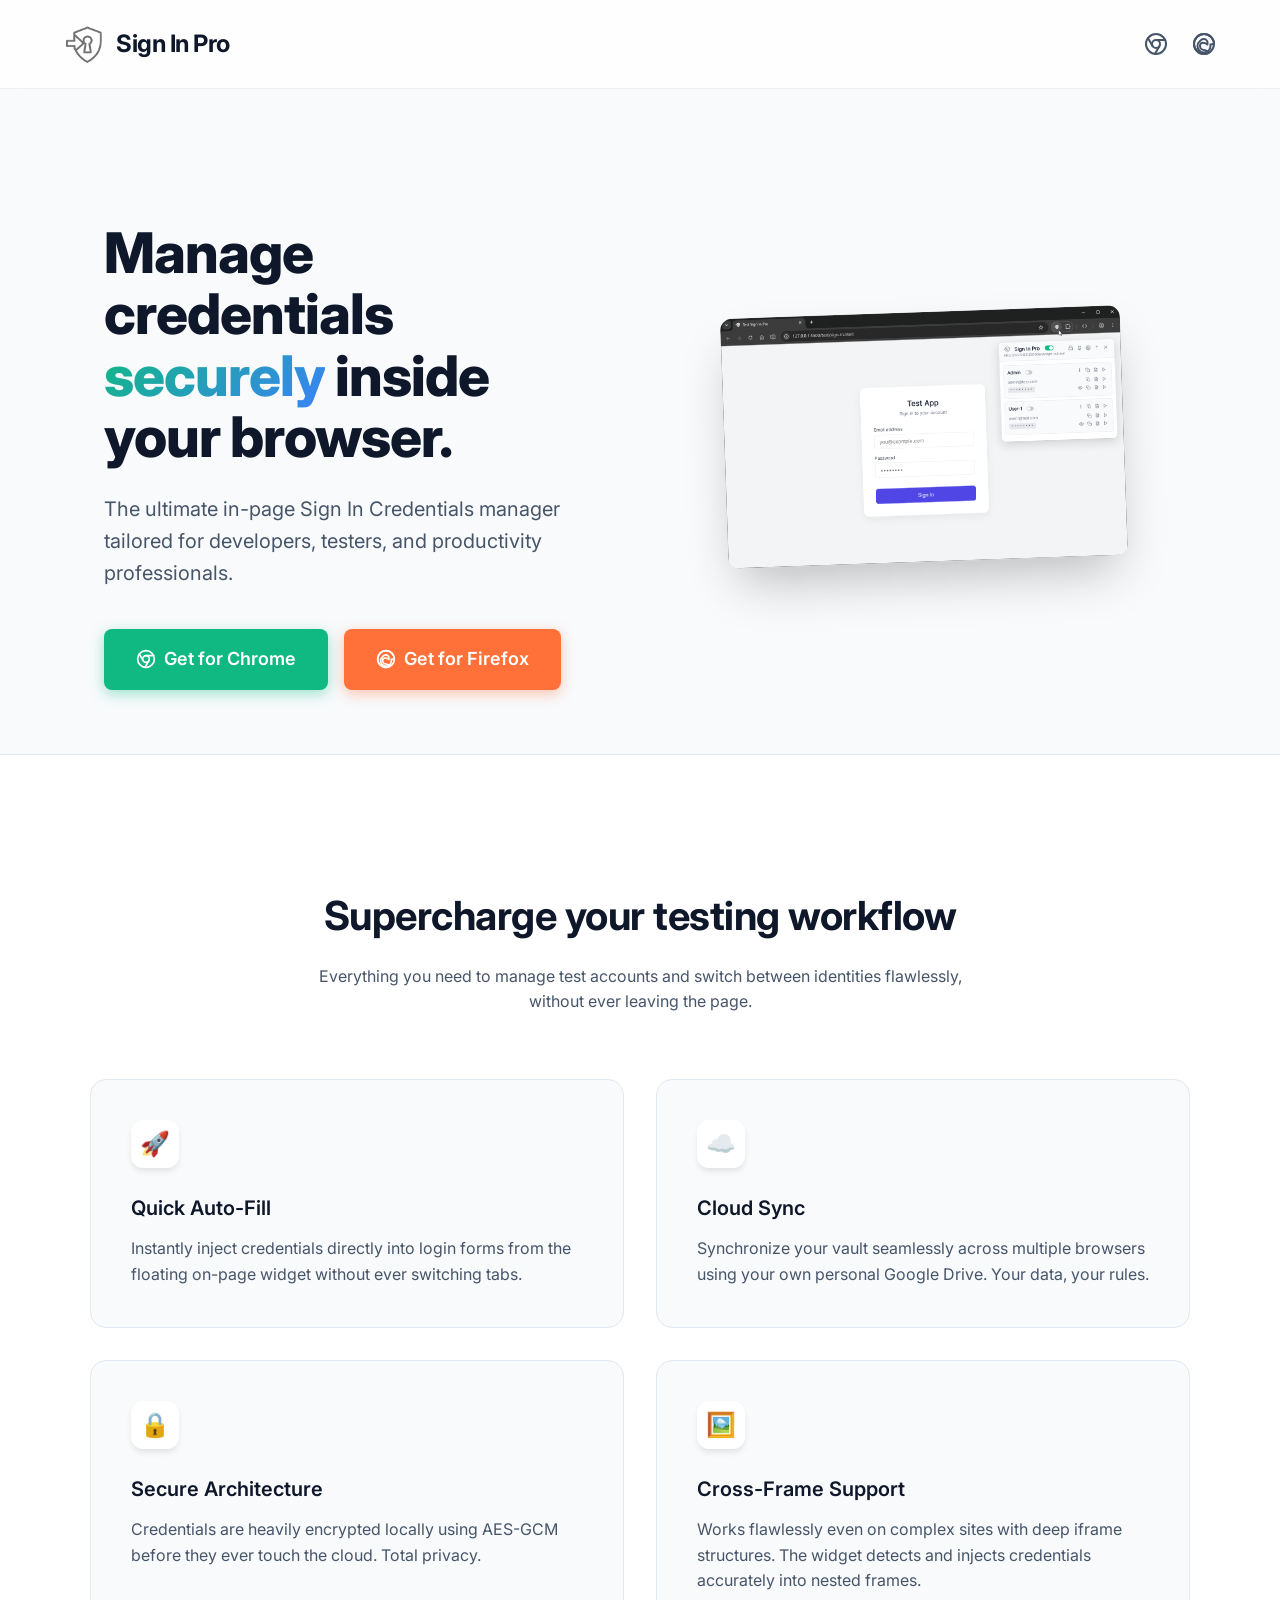
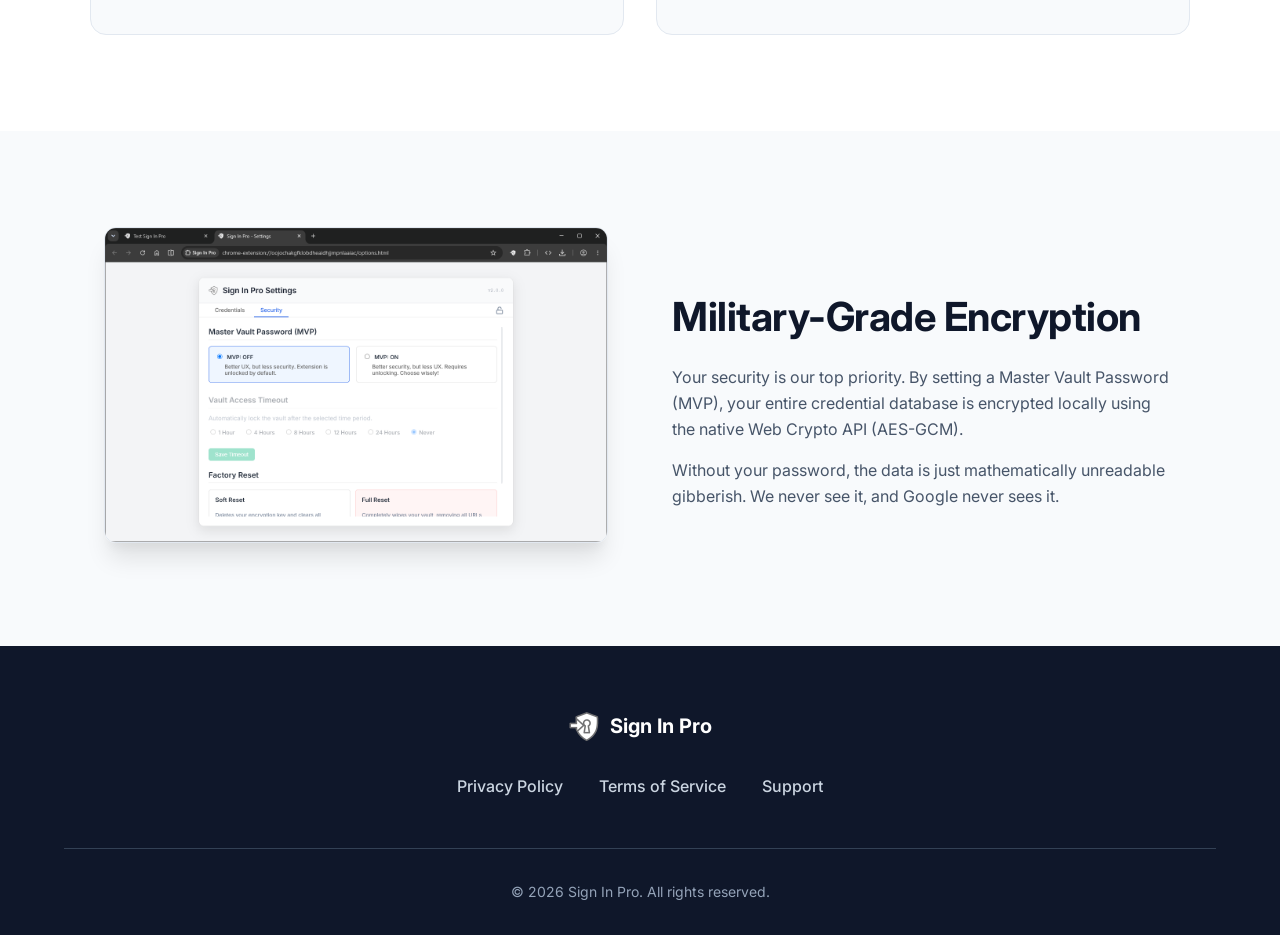
==== index.html @ 0c219e71 "Add files via upload" ====
<!DOCTYPE html>
<html lang="en">
<head>
  <meta charset="UTF-8">
  <meta name="viewport" content="width=device-width, initial-scale=1.0">
  <title>Sign In Pro - The Ultimate Credentials Manager</title>
  <link rel="icon" type="image/png" href="screens/icon128.png">
  <link href="https://fonts.googleapis.com/css2?family=Inter:wght@400;500;600;700;800&display=swap" rel="stylesheet">
  <link rel="stylesheet" href="styles.css">
</head>
<body>

  <nav class="navbar">
    <a href="index.html" class="logo-container">
      <img src="screens/icon128.png" alt="Sign In Pro Logo">
      <span class="logo-text">Sign In Pro</span>
    </a>
    <div class="nav-links">
      <a href="https://chromewebstore.google.com/detail/sign-in-pro/jahkifdblpgngkphbnignoodidihgoio" target="_blank" title="Install on Chrome Web Store">
        <svg width="24" height="24" viewBox="0 0 24 24" fill="none" stroke="currentColor" stroke-width="2" stroke-linecap="round" stroke-linejoin="round"><circle cx="12" cy="12" r="10"></circle><circle cx="12" cy="12" r="4"></circle><line x1="21.17" y1="8" x2="12" y2="8"></line><line x1="3.95" y1="6.06" x2="8.54" y2="14"></line><line x1="10.88" y1="21.94" x2="15.46" y2="14"></line></svg>
      </a>
      <a href="https://addons.mozilla.org/en-US/firefox/addon/sign-in-pro/" target="_blank" title="Install on Firefox Add-ons">
        <svg width="24" height="24" viewBox="0 0 24 24" fill="none" stroke="currentColor" stroke-width="2" stroke-linecap="round" stroke-linejoin="round"><circle cx="12" cy="12" r="10"></circle><path d="M22 12c0-5.52-4.48-10-10-10S2 6.48 2 12s4.48 10 10 10c2.25 0 4.33-.74 5.99-1.99C15.3 19.38 13.52 18 12 18c-2.21 0-4-1.79-4-4 0-.96.34-1.85.91-2.55C10.14 10.39 12 11 12 11c1.33 0 2.53.58 3.36 1.5.15-.49.25-1 .25-1.5 0-2.21-1.79-4-4-4-1.28 0-2.42.6-3.15 1.54C6.54 10.19 5.5 12.02 5.5 14c0 3.59 2.91 6.5 6.5 6.5s6.5-2.91 6.5-6.5c0-.52-.06-1.03-.17-1.5z"></path></svg>
      </a>
    </div>
  </nav>

  <header class="hero">
    <div class="hero-content">
      <h1>Manage credentials <span>securely</span> inside your browser.</h1>
      <p class="hero-subtitle">The ultimate in-page Sign In Credentials manager tailored for developers, testers, and productivity professionals.</p>
      <div class="hero-buttons">
        <a href="https://chromewebstore.google.com/detail/sign-in-pro/jahkifdblpgngkphbnignoodidihgoio" class="btn" target="_blank">
          <svg class="btn-icon" width="20" height="20" viewBox="0 0 24 24" fill="none" stroke="currentColor" stroke-width="2" stroke-linecap="round" stroke-linejoin="round"><circle cx="12" cy="12" r="10"></circle><circle cx="12" cy="12" r="4"></circle><line x1="21.17" y1="8" x2="12" y2="8"></line><line x1="3.95" y1="6.06" x2="8.54" y2="14"></line><line x1="10.88" y1="21.94" x2="15.46" y2="14"></line></svg>
          Get for Chrome
        </a>
        <a href="https://addons.mozilla.org/en-US/firefox/addon/sign-in-pro/" class="btn btn-firefox" target="_blank">
          <svg class="btn-icon" width="20" height="20" viewBox="0 0 24 24" fill="none" stroke="currentColor" stroke-width="2" stroke-linecap="round" stroke-linejoin="round"><circle cx="12" cy="12" r="10"></circle><path d="M22 12c0-5.52-4.48-10-10-10S2 6.48 2 12s4.48 10 10 10c2.25 0 4.33-.74 5.99-1.99C15.3 19.38 13.52 18 12 18c-2.21 0-4-1.79-4-4 0-.96.34-1.85.91-2.55C10.14 10.39 12 11 12 11c1.33 0 2.53.58 3.36 1.5.15-.49.25-1 .25-1.5 0-2.21-1.79-4-4-4-1.28 0-2.42.6-3.15 1.54C6.54 10.19 5.5 12.02 5.5 14c0 3.59 2.91 6.5 6.5 6.5s6.5-2.91 6.5-6.5c0-.52-.06-1.03-.17-1.5z"></path></svg>
          Get for Firefox
        </a>
      </div>
    </div>
    <div class="hero-image">
      <img src="screens/screen-widget-list.png" alt="Sign In Pro Widget">
    </div>
  </header>

  <section class="features-section">
    <div class="section-header">
      <h2>Supercharge your testing workflow</h2>
      <p>Everything you need to manage test accounts and switch between identities flawlessly, without ever leaving the page.</p>
    </div>
    
    <div class="features-grid">
      <div class="feature-card">
        <div class="icon-box">🚀</div>
        <h3>Quick Auto-Fill</h3>
        <p>Instantly inject credentials directly into login forms from the floating on-page widget without ever switching tabs.</p>
      </div>
      <div class="feature-card">
        <div class="icon-box">☁️</div>
        <h3>Cloud Sync</h3>
        <p>Synchronize your vault seamlessly across multiple browsers using your own personal Google Drive. Your data, your rules.</p>
      </div>
      <div class="feature-card">
        <div class="icon-box">🔒</div>
        <h3>Secure Architecture</h3>
        <p>Credentials are heavily encrypted locally using AES-GCM before they ever touch the cloud. Total privacy.</p>
      </div>
      <div class="feature-card">
        <div class="icon-box">🖼️</div>
        <h3>Cross-Frame Support</h3>
        <p>Works flawlessly even on complex sites with deep iframe structures. The widget detects and injects credentials accurately into nested frames.</p>
      </div>
    </div>
  </section>

  <section class="showcase">
    <div class="showcase-img">
      <img src="screens/screen-options-sec.png" alt="Security Options">
    </div>
    <div class="showcase-text">
      <h2>Military-Grade Encryption</h2>
      <p>Your security is our top priority. By setting a Master Vault Password (MVP), your entire credential database is encrypted locally using the native Web Crypto API (AES-GCM).</p>
      <p>Without your password, the data is just mathematically unreadable gibberish. We never see it, and Google never sees it.</p>
    </div>
  </section>

  <footer>
    <div class="footer-content">
      <div class="footer-logo">
        <img src="screens/icon128.png" alt="Sign In Pro Logo">
        Sign In Pro
      </div>
      <div class="footer-links">
        <a href="privacy.html" target="_blank">Privacy Policy</a>
        <a href="terms.html" target="_blank">Terms of Service</a>
        <a href="https://github.com/sucom/sign-in-pro/issues" target="_blank">Support</a>
      </div>
      <div class="copyright">
        &copy; 2026 Sign In Pro. All rights reserved.
      </div>
    </div>
  </footer>

</body>
</html>
---- styles.css ----
:root {
  --primary: #10b981;
  --primary-dark: #059669;
  --primary-light: #d1fae5;
  --bg-color: #f8fafc;
  --text-color: #475569;
  --heading-color: #0f172a;
}

* {
  box-sizing: border-box;
}

body {
  font-family: 'Inter', -apple-system, BlinkMacSystemFont, sans-serif;
  line-height: 1.6;
  color: var(--text-color);
  background-color: var(--bg-color);
  margin: 0;
  padding: 0;
  -webkit-font-smoothing: antialiased;
}

/* Navbar */
.navbar {
  display: flex;
  align-items: center;
  justify-content: space-between;
  padding: 1.5rem 5%;
  background: rgba(255, 255, 255, 0.8);
  backdrop-filter: blur(10px);
  position: sticky;
  top: 0;
  z-index: 100;
  border-bottom: 1px solid rgba(0,0,0,0.05);
}

.logo-container {
  display: flex;
  align-items: center;
  gap: 12px;
  text-decoration: none;
}

.logo-container img {
  width: 40px;
  height: 40px;
  border-radius: 8px;
}

.logo-text {
  font-size: 1.5rem;
  font-weight: 700;
  color: var(--heading-color);
  letter-spacing: -0.5px;
}

.nav-links {
  display: flex;
  align-items: center;
}

.nav-links a {
  color: var(--text-color);
  text-decoration: none;
  font-weight: 500;
  margin-left: 24px;
  transition: color 0.2s;
  display: flex;
  align-items: center;
}

.nav-links a:hover {
  color: var(--primary);
}

/* Hero Section */
.hero {
  display: flex;
  align-items: center;
  justify-content: space-between;
  padding: 6rem 5% 4rem;
  max-width: 1200px;
  margin: 0 auto;
  gap: 4rem;
}

.hero-content {
  flex: 1;
  max-width: 600px;
}

.hero h1 {
  color: var(--heading-color);
  font-size: 3.5rem;
  font-weight: 800;
  line-height: 1.1;
  margin-bottom: 1.5rem;
  letter-spacing: -1px;
}

.hero h1 span {
  background: linear-gradient(135deg, var(--primary), #3b82f6);
  -webkit-background-clip: text;
  background-clip: text;
  -webkit-text-fill-color: transparent;
  color: transparent;
}

.hero-subtitle {
  font-size: 1.25rem;
  color: var(--text-color);
  margin-bottom: 2.5rem;
}

.hero-buttons {
  display: flex;
  gap: 1rem;
  flex-wrap: wrap;
}

.btn {
  display: inline-flex;
  align-items: center;
  justify-content: center;
  background-color: var(--primary);
  color: white;
  padding: 1rem 2rem;
  border-radius: 8px;
  text-decoration: none;
  font-weight: 600;
  font-size: 1.125rem;
  transition: all 0.3s ease;
  box-shadow: 0 4px 14px 0 rgba(16, 185, 129, 0.39);
}

.btn:hover {
  background-color: var(--primary-dark);
  transform: translateY(-2px);
  box-shadow: 0 6px 20px rgba(16, 185, 129, 0.23);
}

.btn-icon {
  margin-right: 8px;
}

.btn-firefox {
  background-color: #ff7139;
  box-shadow: 0 4px 14px 0 rgba(255, 113, 57, 0.39);
}

.btn-firefox:hover {
  background-color: #e6602c;
  box-shadow: 0 6px 20px rgba(255, 113, 57, 0.23);
}

.hero-image {
  flex: 1;
  display: flex;
  justify-content: center;
  position: relative;
}

.hero-image img {
  width: 100%;
  max-width: 400px;
  border-radius: 12px;
  box-shadow: 0 25px 50px -12px rgba(0, 0, 0, 0.25);
  transform: rotate(-2deg);
  transition: transform 0.5s ease;
}

.hero-image:hover img {
  transform: rotate(0) scale(1.02);
}

/* Features Section */
.features-section {
  background-color: white;
  padding: 6rem 5%;
  border-top: 1px solid #e2e8f0;
}

.section-header {
  text-align: center;
  max-width: 700px;
  margin: 0 auto 4rem;
}

.section-header h2 {
  font-size: 2.5rem;
  font-weight: 700;
  color: var(--heading-color);
  margin-bottom: 1rem;
  letter-spacing: -0.5px;
}

.features-grid {
  display: grid;
  grid-template-columns: repeat(2, 1fr);
  gap: 2rem;
  max-width: 1100px;
  margin: 0 auto;
}

.feature-card {
  background: var(--bg-color);
  padding: 2.5rem;
  border-radius: 16px;
  border: 1px solid #e2e8f0;
  transition: all 0.3s ease;
}

.feature-card:hover {
  transform: translateY(-5px);
  box-shadow: 0 10px 25px -5px rgba(0, 0, 0, 0.1), 0 8px 10px -6px rgba(0, 0, 0, 0.1);
  border-color: var(--primary-light);
}

.icon-box {
  width: 48px;
  height: 48px;
  background: white;
  border-radius: 12px;
  display: flex;
  align-items: center;
  justify-content: center;
  font-size: 1.5rem;
  margin-bottom: 1.5rem;
  box-shadow: 0 4px 6px -1px rgba(0, 0, 0, 0.1);
}

.feature-card h3 {
  color: var(--heading-color);
  font-size: 1.25rem;
  font-weight: 600;
  margin: 0 0 0.75rem 0;
}

.feature-card p {
  margin: 0;
  font-size: 1rem;
  color: var(--text-color);
}

/* Showcase Section */
.showcase {
  padding: 6rem 5%;
  max-width: 1200px;
  margin: 0 auto;
  display: flex;
  align-items: center;
  gap: 4rem;
}

.showcase.reverse {
  flex-direction: row-reverse;
}

.showcase-text {
  flex: 1;
}

.showcase-text h2 {
  font-size: 2.5rem;
  color: var(--heading-color);
  font-weight: 700;
  letter-spacing: -0.5px;
  margin-bottom: 1rem;
}

.showcase-img {
  flex: 1;
}

.showcase-img img {
  width: 100%;
  border-radius: 12px;
  box-shadow: 0 20px 25px -5px rgba(0, 0, 0, 0.1), 0 10px 10px -5px rgba(0, 0, 0, 0.04);
  border: 1px solid #e2e8f0;
}

/* Footer */
footer {
  background-color: #0f172a;
  color: #94a3b8;
  padding: 4rem 5% 2rem;
  text-align: center;
}

.footer-content {
  max-width: 1200px;
  margin: 0 auto;
  display: flex;
  flex-direction: column;
  align-items: center;
}

.footer-logo {
  display: flex;
  align-items: center;
  gap: 10px;
  margin-bottom: 2rem;
  color: white;
  font-size: 1.25rem;
  font-weight: 700;
}

.footer-logo img {
  width: 32px;
  height: 32px;
  border-radius: 6px;
}

.footer-links {
  margin-bottom: 3rem;
}

.footer-links a {
  color: #cbd5e1;
  text-decoration: none;
  margin: 0 1rem;
  font-weight: 500;
  transition: color 0.2s;
}

.footer-links a:hover {
  color: white;
}

.copyright {
  font-size: 0.875rem;
  border-top: 1px solid #334155;
  padding-top: 2rem;
  width: 100%;
}

/* Text Pages (Privacy, Terms) */
.text-container {
  max-width: 800px;
  margin: 0 auto;
  padding: 40px 20px;
}

.text-card {
  background: white;
  padding: 32px;
  border-radius: 12px;
  box-shadow: 0 4px 6px -1px rgba(0, 0, 0, 0.1), 0 2px 4px -1px rgba(0, 0, 0, 0.06);
}

.text-card h1 {
  color: var(--heading-color);
  margin-bottom: 8px;
}

.text-card h2 {
  color: #1e293b;
  margin-top: 32px;
  padding-bottom: 8px;
  border-bottom: 1px solid #e2e8f0;
}

.text-card p, .text-card ul {
  font-size: 1rem;
}

.text-card .last-updated {
  color: #64748b;
  font-size: 0.9em;
  margin-bottom: 32px;
}

@media (max-width: 768px) {
  .hero, .showcase {
    flex-direction: column;
    text-align: center;
    gap: 2rem;
    padding-top: 3rem;
  }
  .showcase.reverse {
    flex-direction: column;
  }
  .hero h1 {
    font-size: 2.5rem;
  }
  .hero-buttons {
    justify-content: center;
  }
  .features-grid {
    grid-template-columns: 1fr;
  }
  .nav-links {
    display: none;
  }
}
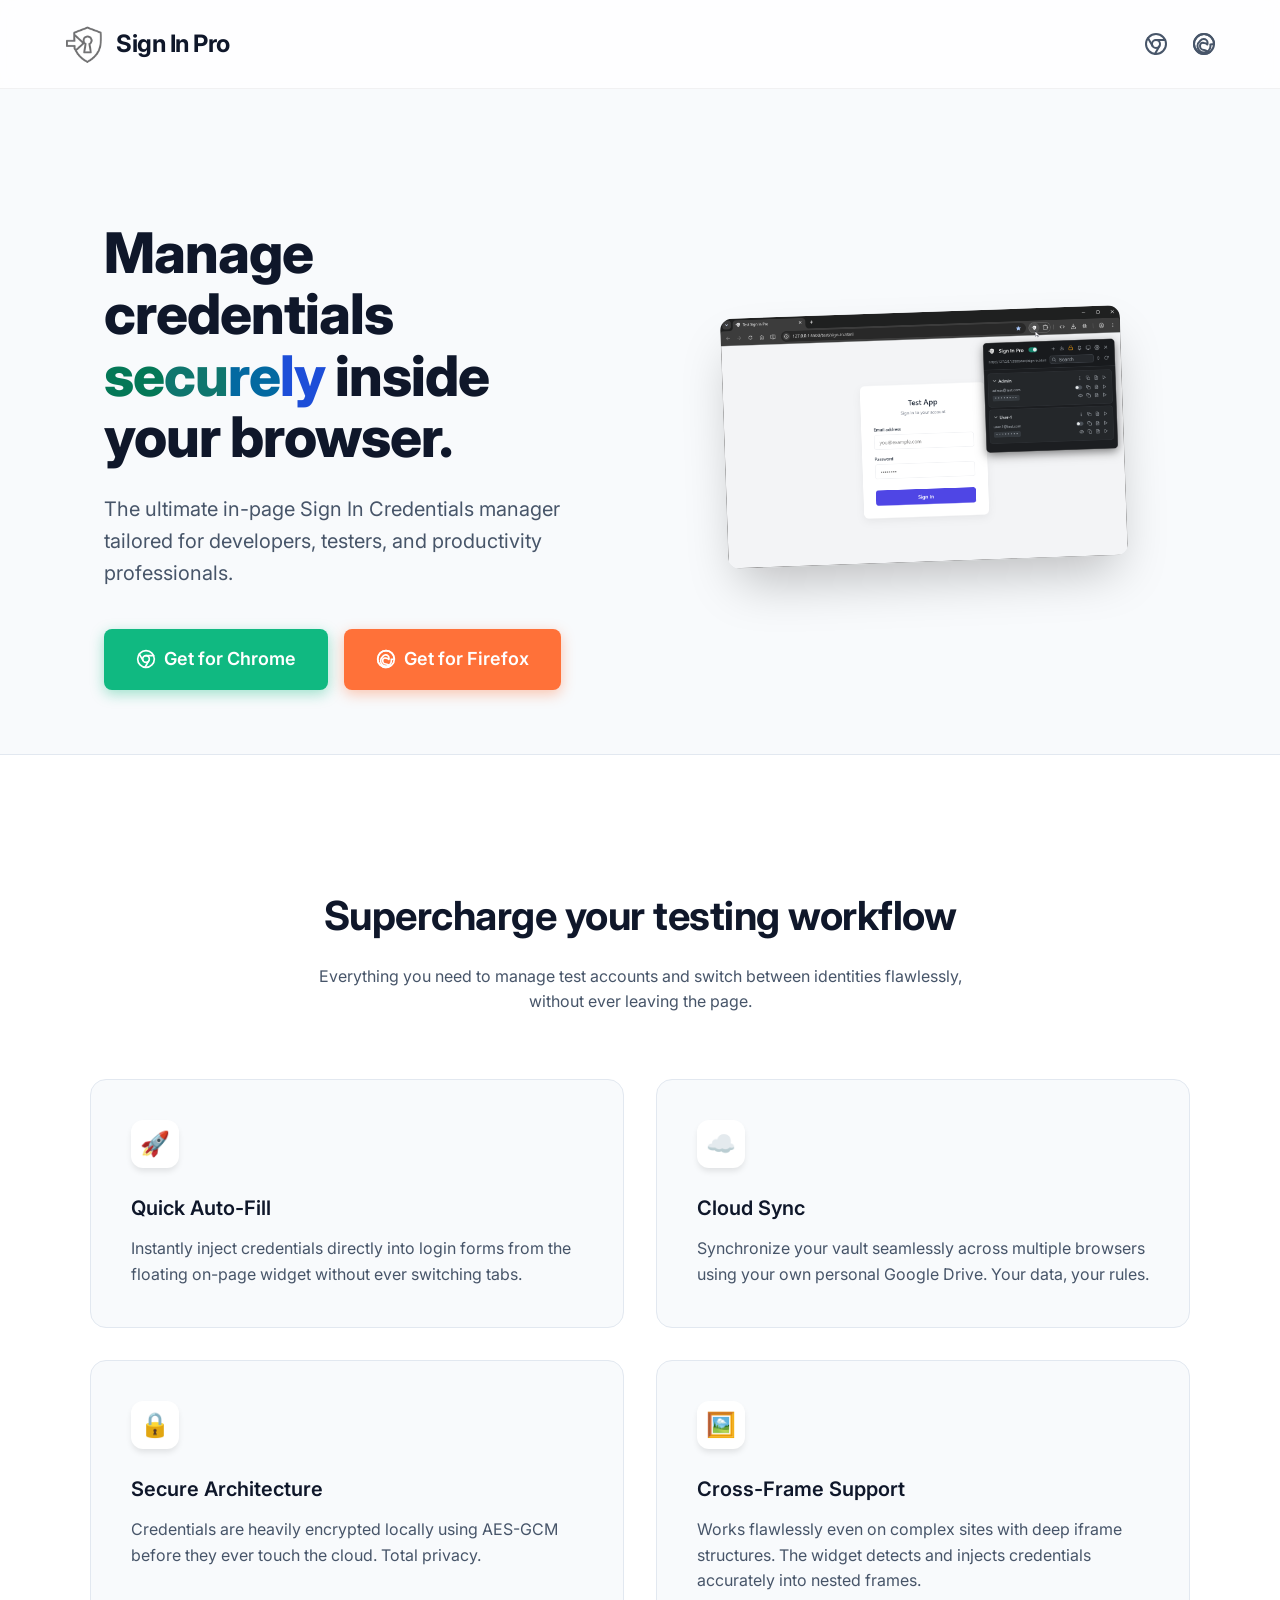
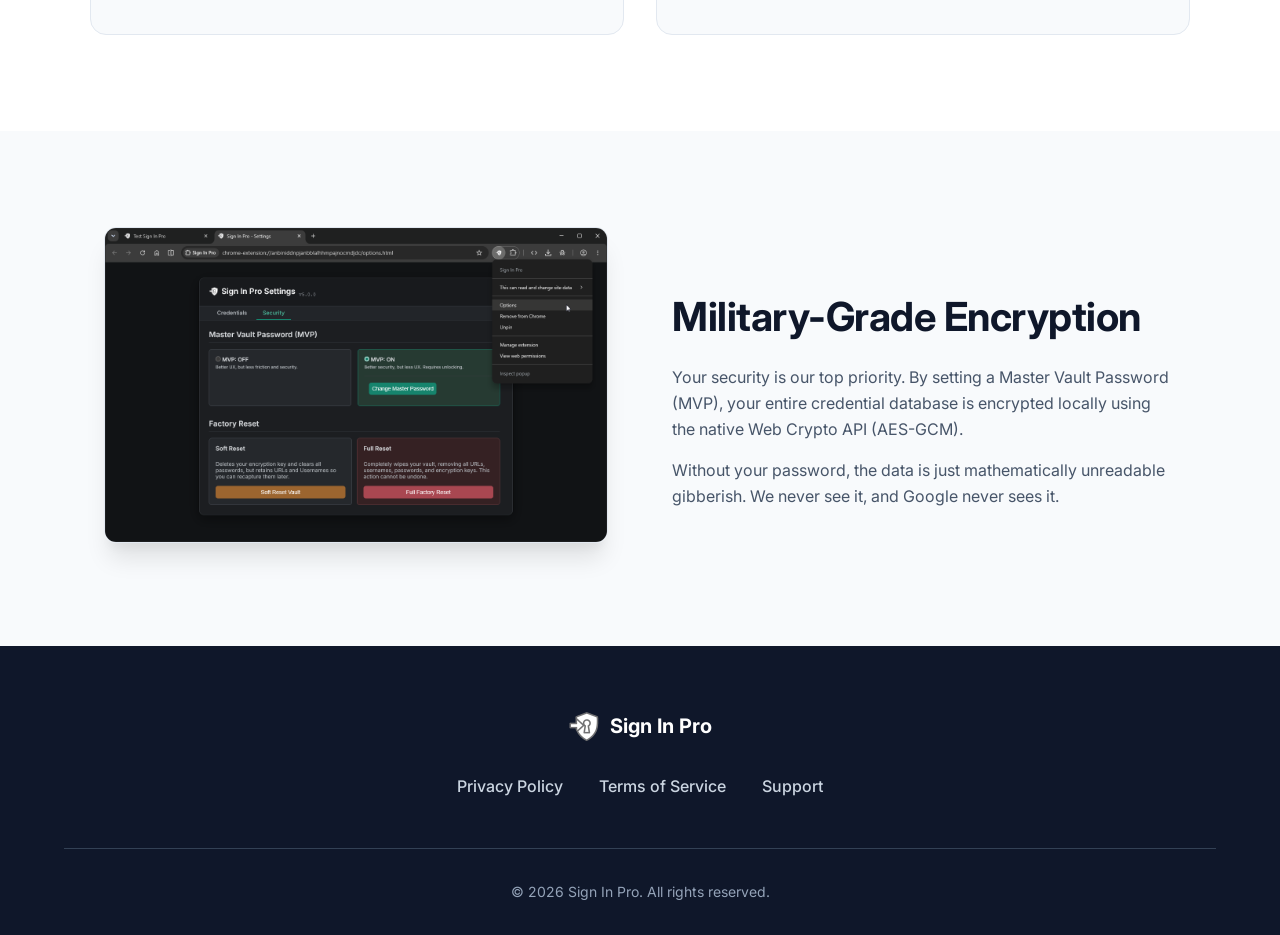
==== commit dacf23eb: "Add files via upload" ====
--- a/index.html
+++ b/index.html
@@ -1,10 +1,11 @@
 <!DOCTYPE html>
 <html lang="en">
 <head>
+  <meta name="google-site-verification" content="cLf2HygAjpWDVw7cak-0jBx19Pd7Qh5wPe_RrVUSJcA" />
   <meta charset="UTF-8">
   <meta name="viewport" content="width=device-width, initial-scale=1.0">
   <title>Sign In Pro - The Ultimate Credentials Manager</title>
-  <link rel="icon" type="image/png" href="screens/icon128.png">
+  <link rel="icon" type="image/png" href="screens_v5/icon128.png">
   <link href="https://fonts.googleapis.com/css2?family=Inter:wght@400;500;600;700;800&display=swap" rel="stylesheet">
   <link rel="stylesheet" href="styles.css">
 </head>
@@ -12,7 +13,7 @@
 
   <nav class="navbar">
     <a href="index.html" class="logo-container">
-      <img src="screens/icon128.png" alt="Sign In Pro Logo">
+      <img src="screens_v5/icon128.png" alt="Sign In Pro Logo">
       <span class="logo-text">Sign In Pro</span>
     </a>
     <div class="nav-links">
@@ -27,7 +28,7 @@
 
   <header class="hero">
     <div class="hero-content">
-      <h1>Manage credentials <span>securely</span> inside your browser.</h1>
+      <h1>Manage credentials <span class="hero-accent"><span>se</span><span>cu</span><span>re</span><span>ly</span></span> inside your browser.</h1>
       <p class="hero-subtitle">The ultimate in-page Sign In Credentials manager tailored for developers, testers, and productivity professionals.</p>
       <div class="hero-buttons">
         <a href="https://chromewebstore.google.com/detail/sign-in-pro/jahkifdblpgngkphbnignoodidihgoio" class="btn" target="_blank">
@@ -41,7 +42,7 @@
       </div>
     </div>
     <div class="hero-image">
-      <img src="screens/screen-widget-list.png" alt="Sign In Pro Widget">
+      <img src="screens_v5/screen-01-1280x800-widget-list.png" alt="Sign In Pro Widget">
     </div>
   </header>
 
@@ -50,7 +51,7 @@
       <h2>Supercharge your testing workflow</h2>
       <p>Everything you need to manage test accounts and switch between identities flawlessly, without ever leaving the page.</p>
     </div>
-    
+
     <div class="features-grid">
       <div class="feature-card">
         <div class="icon-box">🚀</div>
@@ -77,7 +78,7 @@
 
   <section class="showcase">
     <div class="showcase-img">
-      <img src="screens/screen-options-sec.png" alt="Security Options">
+      <img src="screens_v5/screen-05-1280x800-options-sec.png" alt="Security Options">
     </div>
     <div class="showcase-text">
       <h2>Military-Grade Encryption</h2>
@@ -89,12 +90,12 @@
   <footer>
     <div class="footer-content">
       <div class="footer-logo">
-        <img src="screens/icon128.png" alt="Sign In Pro Logo">
+        <img src="screens_v5/icon128.png" alt="Sign In Pro Logo">
         Sign In Pro
       </div>
       <div class="footer-links">
-        <a href="privacy.html" target="_blank">Privacy Policy</a>
-        <a href="terms.html" target="_blank">Terms of Service</a>
+        <a href="privacy.html">Privacy Policy</a>
+        <a href="terms.html">Terms of Service</a>
         <a href="https://github.com/sucom/sign-in-pro/issues" target="_blank">Support</a>
       </div>
       <div class="copyright">
--- a/styles.css
+++ b/styles.css
@@ -99,12 +99,20 @@
   letter-spacing: -1px;
 }
 
-.hero h1 span {
-  background: linear-gradient(135deg, var(--primary), #3b82f6);
-  -webkit-background-clip: text;
-  background-clip: text;
-  -webkit-text-fill-color: transparent;
-  color: transparent;
+.hero-accent span:nth-child(1) {
+  color: #047857;
+}
+
+.hero-accent span:nth-child(2) {
+  color: #0f766e;
+}
+
+.hero-accent span:nth-child(3) {
+  color: #0369a1;
+}
+
+.hero-accent span:nth-child(4) {
+  color: #1d4ed8;
 }
 
 .hero-subtitle {
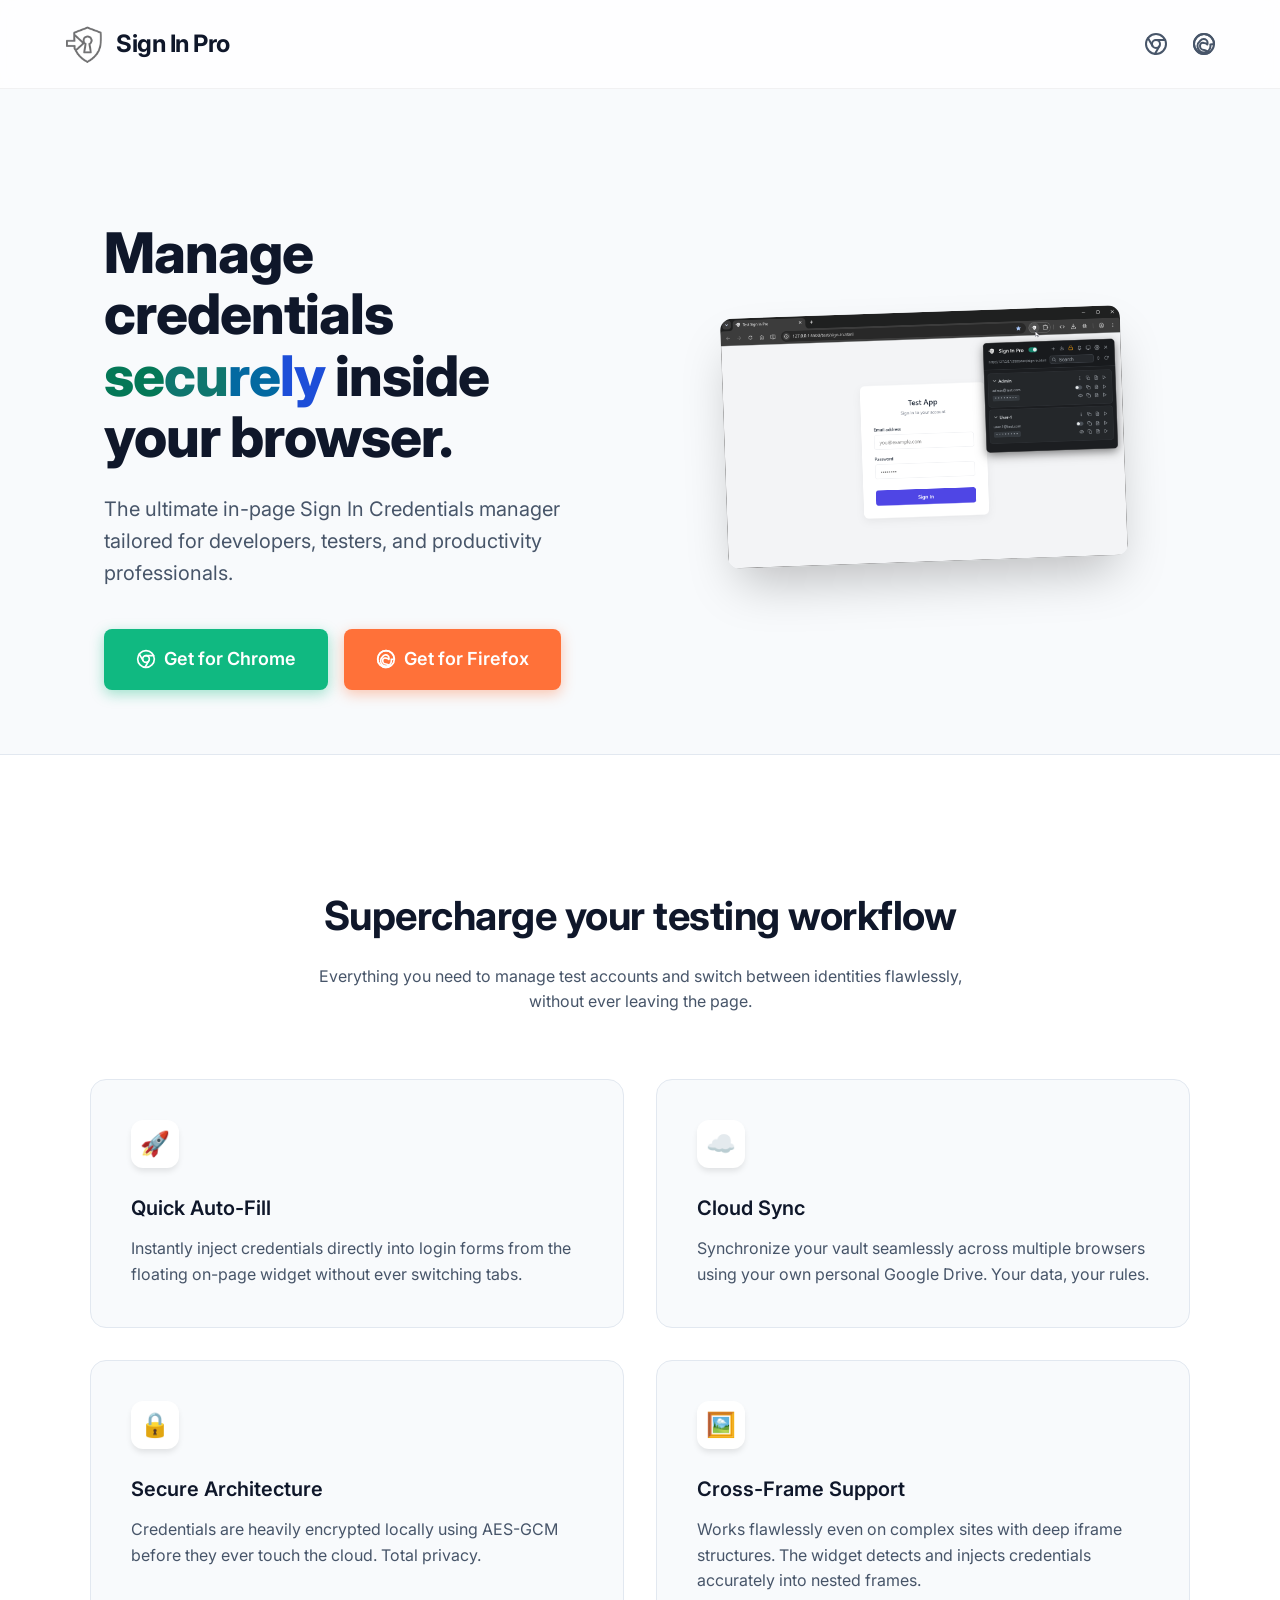
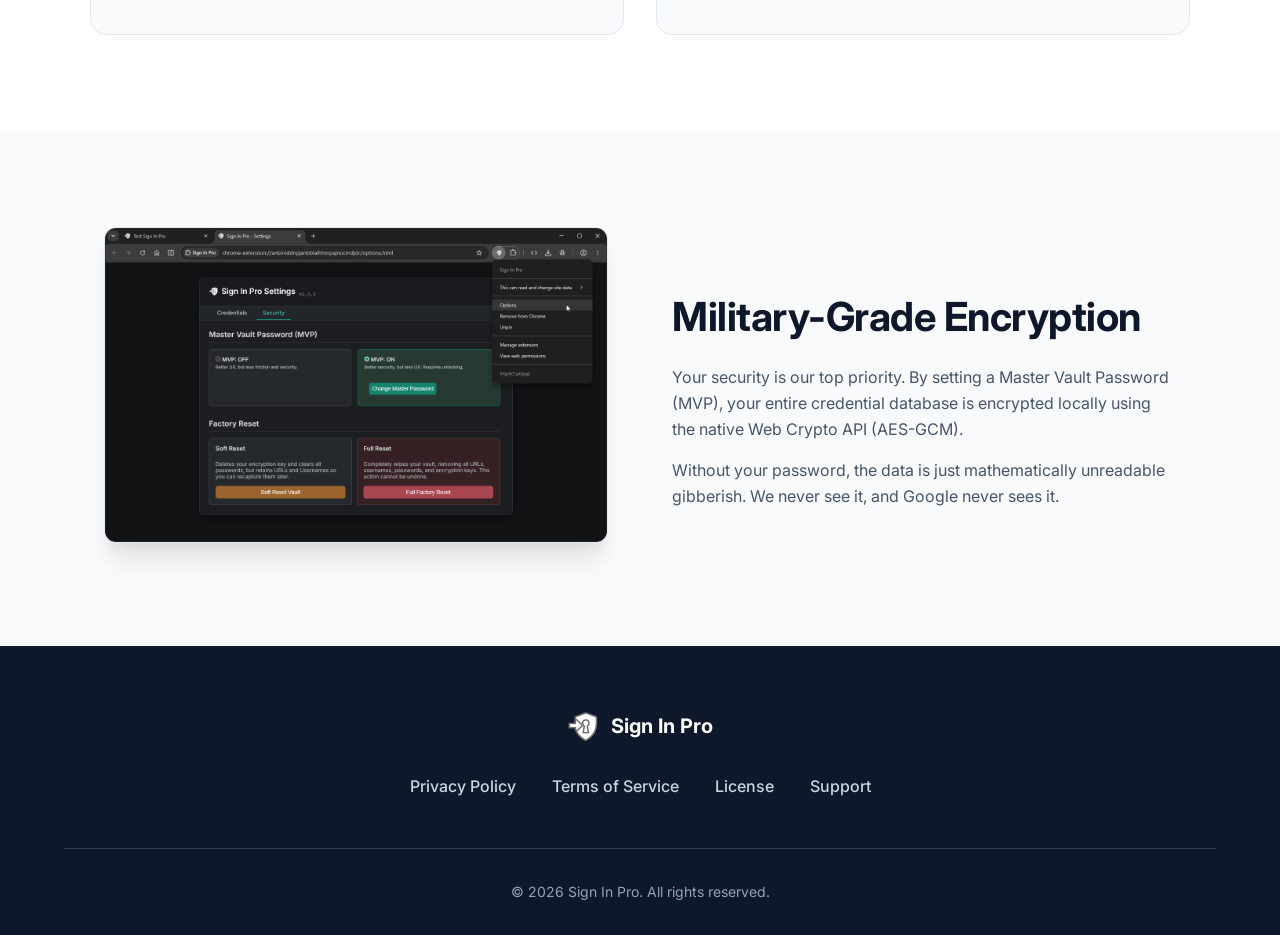
==== commit e83b93bf: "Add files via upload" ====
--- a/index.html
+++ b/index.html
@@ -2,12 +2,21 @@
 <html lang="en">
 <head>
   <meta name="google-site-verification" content="cLf2HygAjpWDVw7cak-0jBx19Pd7Qh5wPe_RrVUSJcA" />
+  <link rel="canonical" href="https://elevatecore.in/sign-in-pro/" />
   <meta charset="UTF-8">
   <meta name="viewport" content="width=device-width, initial-scale=1.0">
   <title>Sign In Pro - The Ultimate Credentials Manager</title>
   <link rel="icon" type="image/png" href="screens_v5/icon128.png">
   <link href="https://fonts.googleapis.com/css2?family=Inter:wght@400;500;600;700;800&display=swap" rel="stylesheet">
   <link rel="stylesheet" href="styles.css">
+  <!-- Google tag (gtag.js) -->
+  <script async src="https://www.googletagmanager.com/gtag/js?id=G-PH26HFDXG8"></script>
+  <script>
+    window.dataLayer = window.dataLayer || [];
+    function gtag(){dataLayer.push(arguments);}
+    gtag('js', new Date());
+    gtag('config', 'G-PH26HFDXG8');
+  </script>
 </head>
 <body>
 
@@ -90,12 +99,14 @@
   <footer>
     <div class="footer-content">
       <div class="footer-logo">
-        <img src="screens_v5/icon128.png" alt="Sign In Pro Logo">
-        Sign In Pro
+        <a href="index.html" class="logo-container-footer">
+          <img src="screens_v5/icon128.png" alt="Sign In Pro Logo"> Sign In Pro
+        </a>
       </div>
       <div class="footer-links">
         <a href="privacy.html">Privacy Policy</a>
         <a href="terms.html">Terms of Service</a>
+        <a href="license.html">License</a>
         <a href="https://github.com/sucom/sign-in-pro/issues" target="_blank">Support</a>
       </div>
       <div class="copyright">
--- a/styles.css
+++ b/styles.css
@@ -42,6 +42,14 @@
   text-decoration: none;
 }
 
+.logo-container-footer {
+  display: flex;
+  align-items: center;
+  gap: 12px;
+  text-decoration: none;
+  color: white;
+}
+
 .logo-container img {
   width: 40px;
   height: 40px;
@@ -97,6 +105,10 @@
   line-height: 1.1;
   margin-bottom: 1.5rem;
   letter-spacing: -1px;
+}
+
+.hero-accent {
+  white-space: nowrap;
 }
 
 .hero-accent span:nth-child(1) {
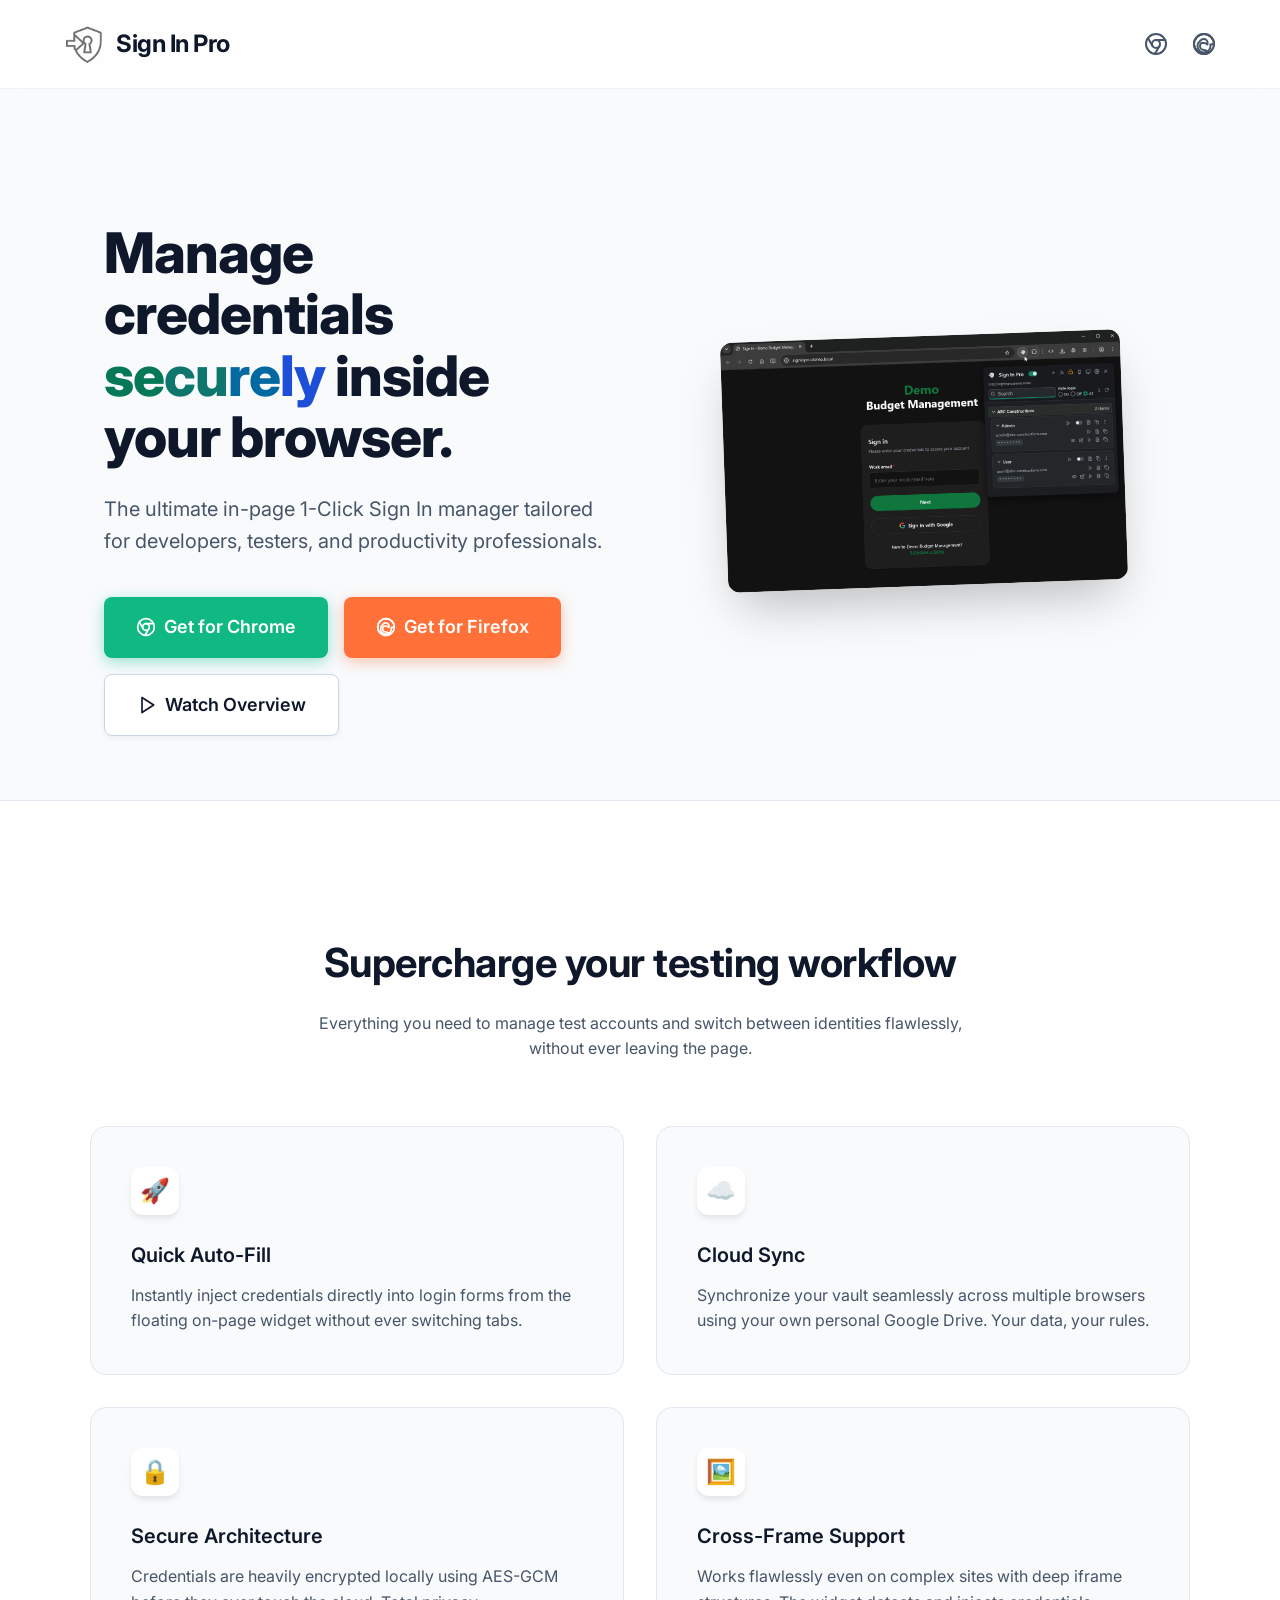
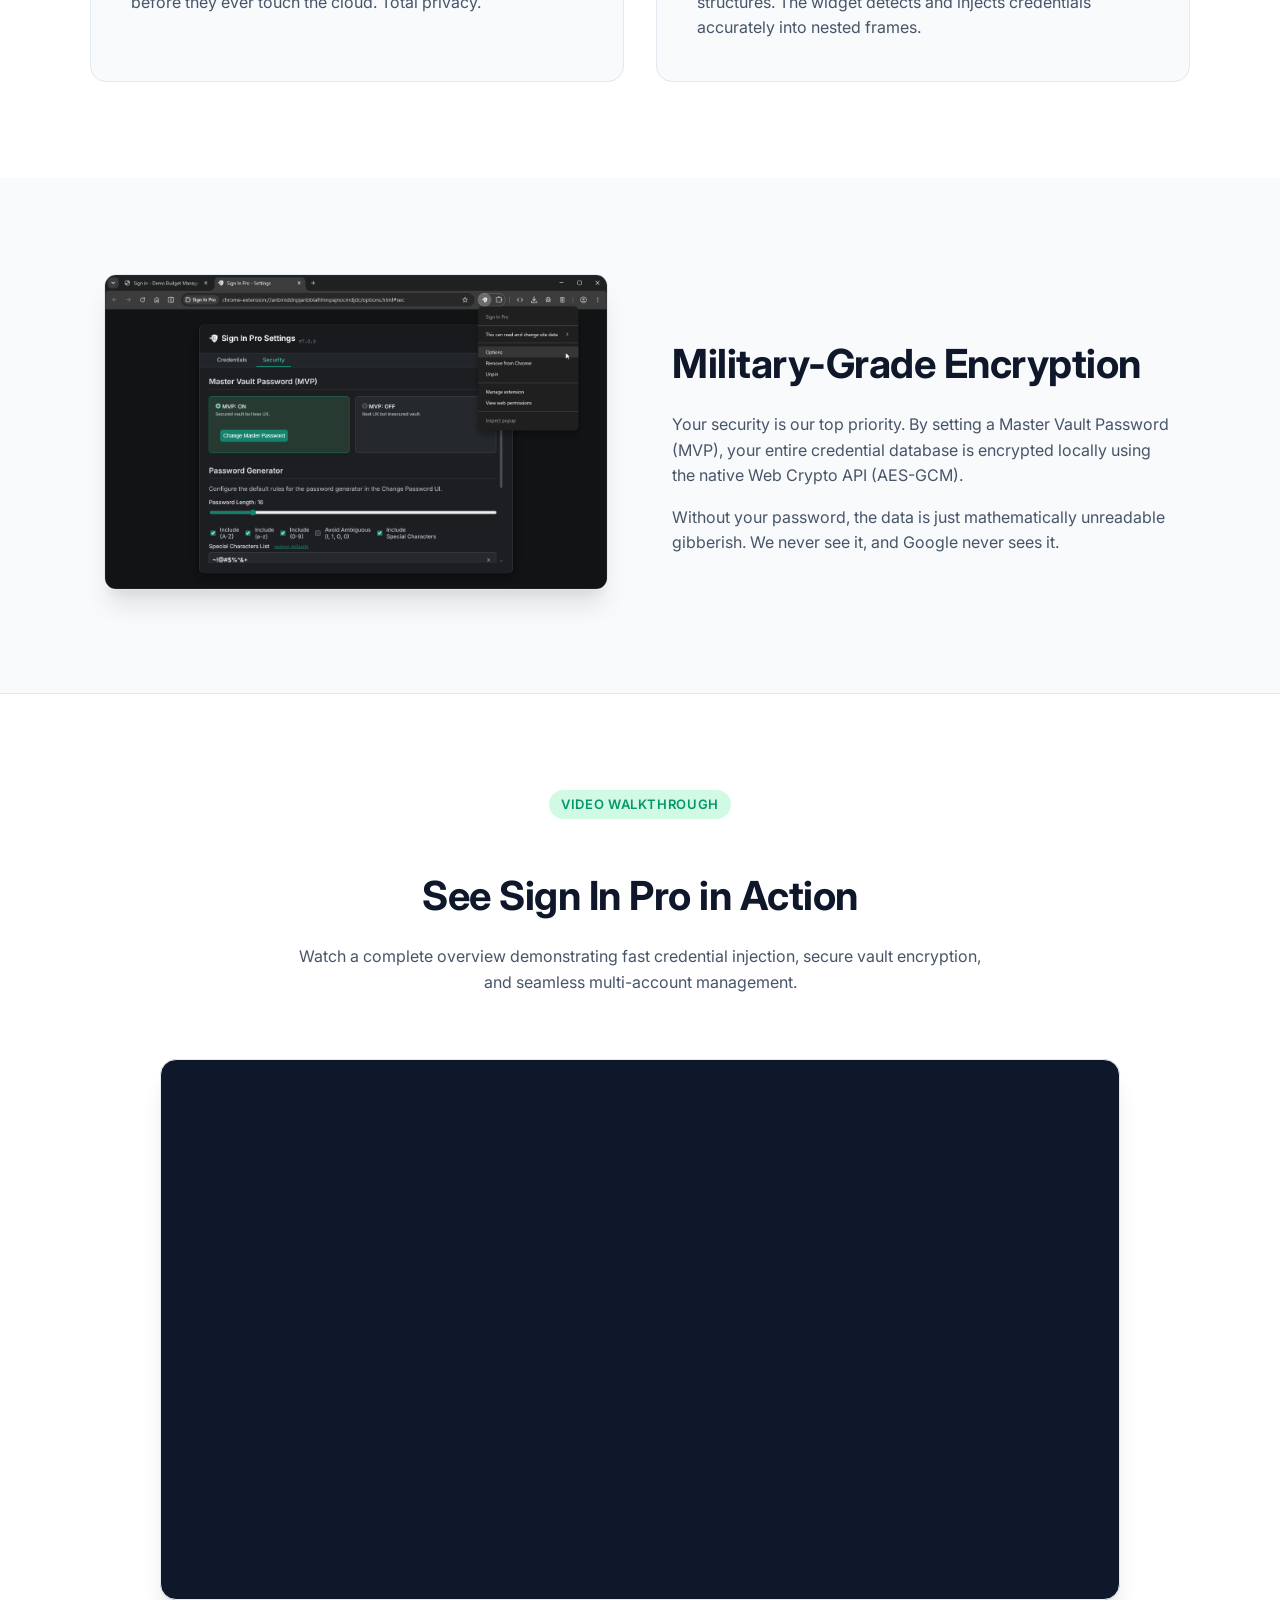
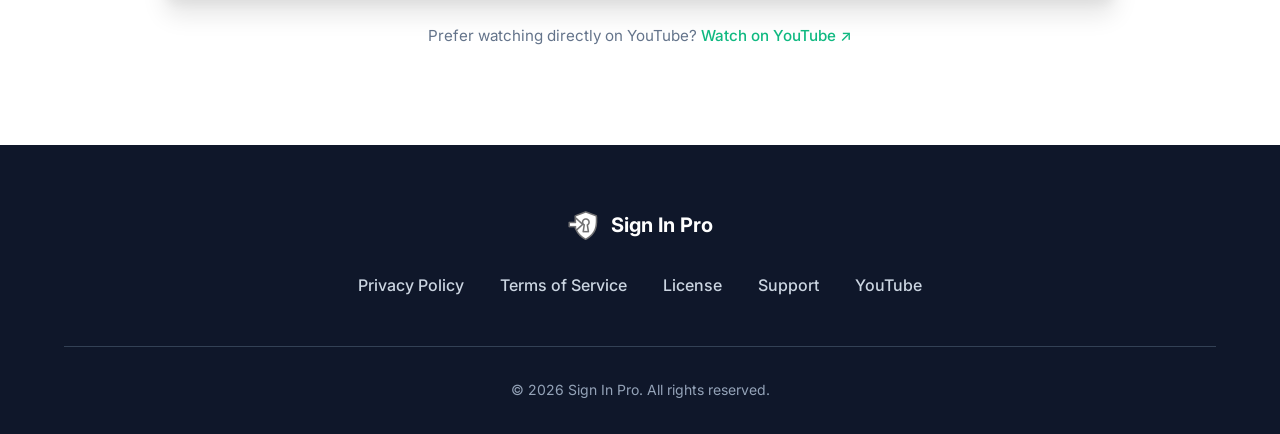
==== commit ebd86818: "Full update with YouTube video" ====
--- a/index.html
+++ b/index.html
@@ -1,28 +1,19 @@
 <!DOCTYPE html>
 <html lang="en">
 <head>
-  <meta name="google-site-verification" content="cLf2HygAjpWDVw7cak-0jBx19Pd7Qh5wPe_RrVUSJcA" />
-  <link rel="canonical" href="https://elevatecore.in/sign-in-pro/" />
+  <link rel="canonical" href="https://sucom.github.io/sign-in-pro/" />
   <meta charset="UTF-8">
   <meta name="viewport" content="width=device-width, initial-scale=1.0">
   <title>Sign In Pro - The Ultimate Credentials Manager</title>
-  <link rel="icon" type="image/png" href="screens_v5/icon128.png">
+  <link rel="icon" type="image/png" href="media/icon128.png">
   <link href="https://fonts.googleapis.com/css2?family=Inter:wght@400;500;600;700;800&display=swap" rel="stylesheet">
   <link rel="stylesheet" href="styles.css">
-  <!-- Google tag (gtag.js) -->
-  <script async src="https://www.googletagmanager.com/gtag/js?id=G-PH26HFDXG8"></script>
-  <script>
-    window.dataLayer = window.dataLayer || [];
-    function gtag(){dataLayer.push(arguments);}
-    gtag('js', new Date());
-    gtag('config', 'G-PH26HFDXG8');
-  </script>
 </head>
 <body>
 
   <nav class="navbar">
-    <a href="index.html" class="logo-container">
-      <img src="screens_v5/icon128.png" alt="Sign In Pro Logo">
+    <a href="./" class="logo-container">
+      <img src="media/icon128.png" alt="Sign In Pro Logo">
       <span class="logo-text">Sign In Pro</span>
     </a>
     <div class="nav-links">
@@ -38,7 +29,7 @@
   <header class="hero">
     <div class="hero-content">
       <h1>Manage credentials <span class="hero-accent"><span>se</span><span>cu</span><span>re</span><span>ly</span></span> inside your browser.</h1>
-      <p class="hero-subtitle">The ultimate in-page Sign In Credentials manager tailored for developers, testers, and productivity professionals.</p>
+      <p class="hero-subtitle">The ultimate in-page 1-Click Sign In manager tailored for developers, testers, and productivity professionals.</p>
       <div class="hero-buttons">
         <a href="https://chromewebstore.google.com/detail/sign-in-pro/jahkifdblpgngkphbnignoodidihgoio" class="btn" target="_blank">
           <svg class="btn-icon" width="20" height="20" viewBox="0 0 24 24" fill="none" stroke="currentColor" stroke-width="2" stroke-linecap="round" stroke-linejoin="round"><circle cx="12" cy="12" r="10"></circle><circle cx="12" cy="12" r="4"></circle><line x1="21.17" y1="8" x2="12" y2="8"></line><line x1="3.95" y1="6.06" x2="8.54" y2="14"></line><line x1="10.88" y1="21.94" x2="15.46" y2="14"></line></svg>
@@ -48,10 +39,14 @@
           <svg class="btn-icon" width="20" height="20" viewBox="0 0 24 24" fill="none" stroke="currentColor" stroke-width="2" stroke-linecap="round" stroke-linejoin="round"><circle cx="12" cy="12" r="10"></circle><path d="M22 12c0-5.52-4.48-10-10-10S2 6.48 2 12s4.48 10 10 10c2.25 0 4.33-.74 5.99-1.99C15.3 19.38 13.52 18 12 18c-2.21 0-4-1.79-4-4 0-.96.34-1.85.91-2.55C10.14 10.39 12 11 12 11c1.33 0 2.53.58 3.36 1.5.15-.49.25-1 .25-1.5 0-2.21-1.79-4-4-4-1.28 0-2.42.6-3.15 1.54C6.54 10.19 5.5 12.02 5.5 14c0 3.59 2.91 6.5 6.5 6.5s6.5-2.91 6.5-6.5c0-.52-.06-1.03-.17-1.5z"></path></svg>
           Get for Firefox
         </a>
+        <a href="#overview" class="btn btn-secondary">
+          <svg class="btn-icon" width="20" height="20" viewBox="0 0 24 24" fill="none" stroke="currentColor" stroke-width="2" stroke-linecap="round" stroke-linejoin="round"><polygon points="6 3 20 12 6 21 6 3"></polygon></svg>
+          Watch Overview
+        </a>
       </div>
     </div>
     <div class="hero-image">
-      <img src="screens_v5/screen-01-1280x800-widget-list.png" alt="Sign In Pro Widget">
+      <img src="media/screen-01-1280x800-widget-list.png" alt="Sign In Pro Widget">
     </div>
   </header>
 
@@ -87,7 +82,7 @@
 
   <section class="showcase">
     <div class="showcase-img">
-      <img src="screens_v5/screen-05-1280x800-options-sec.png" alt="Security Options">
+      <img src="media/screen-04-1280x800-options-sec.png" alt="Security Options">
     </div>
     <div class="showcase-text">
       <h2>Military-Grade Encryption</h2>
@@ -96,11 +91,37 @@
     </div>
   </section>
 
+  <section class="video-section" id="overview">
+    <div class="section-header">
+      <span class="section-tag">Video Walkthrough</span>
+      <h2>See Sign In Pro in Action</h2>
+      <p>Watch a complete overview demonstrating fast credential injection, secure vault encryption, and seamless multi-account management.</p>
+    </div>
+    <div class="video-container">
+      <div class="video-wrapper">
+        <iframe
+          src="https://www.youtube-nocookie.com/embed/nuBo8UTXjrY"
+          title="Sign In Pro - Extension Overview Video"
+          allow="accelerometer; autoplay; clipboard-write; encrypted-media; gyroscope; picture-in-picture; web-share"
+          referrerpolicy="strict-origin-when-cross-origin"
+          allowfullscreen
+          loading="lazy">
+        </iframe>
+      </div>
+    </div>
+    <div class="video-caption">
+      Prefer watching directly on YouTube?
+      <a href="https://www.youtube.com/watch?v=nuBo8UTXjrY" target="_blank" rel="noopener noreferrer">
+        Watch on YouTube &nearr;
+      </a>
+    </div>
+  </section>
+
   <footer>
     <div class="footer-content">
       <div class="footer-logo">
-        <a href="index.html" class="logo-container-footer">
-          <img src="screens_v5/icon128.png" alt="Sign In Pro Logo"> Sign In Pro
+        <a href="./" class="logo-container-footer">
+          <img src="media/icon128.png" alt="Sign In Pro Logo"> Sign In Pro
         </a>
       </div>
       <div class="footer-links">
@@ -108,6 +129,7 @@
         <a href="terms.html">Terms of Service</a>
         <a href="license.html">License</a>
         <a href="https://github.com/sucom/sign-in-pro/issues" target="_blank">Support</a>
+        <a href="https://www.youtube.com/watch?v=nuBo8UTXjrY" target="_blank" rel="noopener noreferrer">YouTube</a>
       </div>
       <div class="copyright">
         &copy; 2026 Sign In Pro. All rights reserved.
--- a/styles.css
+++ b/styles.css
@@ -5,6 +5,10 @@
   --bg-color: #f8fafc;
   --text-color: #475569;
   --heading-color: #0f172a;
+}
+
+html {
+  scroll-behavior: smooth;
 }
 
 * {
@@ -174,6 +178,20 @@
   box-shadow: 0 6px 20px rgba(255, 113, 57, 0.23);
 }
 
+.btn-secondary {
+  background-color: white;
+  color: var(--heading-color);
+  border: 1px solid #cbd5e1;
+  box-shadow: 0 2px 6px rgba(0, 0, 0, 0.05);
+}
+
+.btn-secondary:hover {
+  background-color: #f8fafc;
+  border-color: #94a3b8;
+  color: var(--heading-color);
+  box-shadow: 0 4px 12px rgba(0, 0, 0, 0.08);
+}
+
 .hero-image {
   flex: 1;
   display: flex;
@@ -300,6 +318,70 @@
   border: 1px solid #e2e8f0;
 }
 
+/* Video Walkthrough Section */
+.video-section {
+  background-color: white;
+  padding: 6rem 5%;
+  border-top: 1px solid #e2e8f0;
+}
+
+.section-tag {
+  display: inline-block;
+  padding: 0.25rem 0.75rem;
+  background-color: var(--primary-light);
+  color: var(--primary-dark);
+  font-size: 0.8125rem;
+  font-weight: 600;
+  border-radius: 9999px;
+  margin-bottom: 0.75rem;
+  text-transform: uppercase;
+  letter-spacing: 0.05em;
+}
+
+.video-container {
+  max-width: 960px;
+  margin: 0 auto;
+  border-radius: 16px;
+  overflow: hidden;
+  box-shadow: 0 20px 25px -5px rgba(0, 0, 0, 0.1), 0 10px 10px -5px rgba(0, 0, 0, 0.04);
+  border: 1px solid #e2e8f0;
+  background-color: #0f172a;
+}
+
+.video-wrapper {
+  position: relative;
+  width: 100%;
+  aspect-ratio: 16 / 9;
+}
+
+.video-wrapper iframe {
+  position: absolute;
+  top: 0;
+  left: 0;
+  width: 100%;
+  height: 100%;
+  border: 0;
+}
+
+.video-caption {
+  margin-top: 1.5rem;
+  text-align: center;
+  font-size: 0.95rem;
+  color: #64748b;
+}
+
+.video-caption a {
+  color: var(--primary);
+  text-decoration: none;
+  font-weight: 500;
+  transition: color 0.2s;
+}
+
+.video-caption a:hover {
+  color: var(--primary-dark);
+  text-decoration: underline;
+}
+
 /* Footer */
 footer {
   background-color: #0f172a;
@@ -410,6 +492,12 @@
   .features-grid {
     grid-template-columns: 1fr;
   }
+  .video-section {
+    padding: 4rem 5%;
+  }
+  .video-container {
+    border-radius: 12px;
+  }
   .nav-links {
     display: none;
   }
